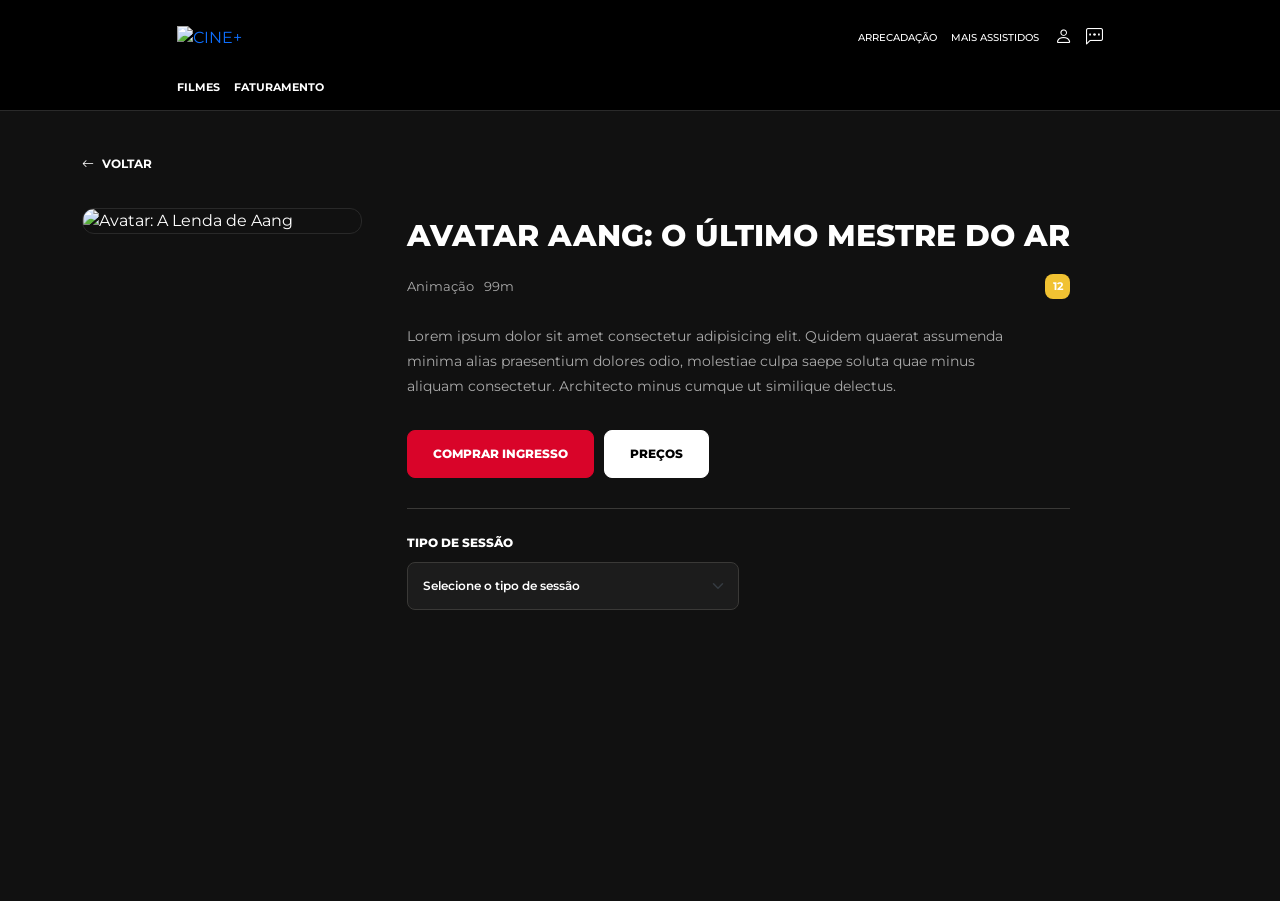
==== atla.html @ fb195208 "FILMES FINALIZADOS" ====
<!DOCTYPE html>
<html lang="pt-BR">

<head>
    <meta charset="UTF-8">
    <meta name="viewport" content="width=device-width, initial-scale=1.0">
    <title>CINE+ | Avatar: A Lenda de Aang</title>
    <link rel="stylesheet" href="https://cdn.jsdelivr.net/npm/bootstrap-icons@1.13.1/font/bootstrap-icons.min.css">
    <link href="https://cdn.jsdelivr.net/npm/bootstrap@5.3.8/dist/css/bootstrap.min.css" rel="stylesheet"
        integrity="sha384-sRIl4kxILFvY47J16cr9ZwB07vP4J8+LH7qKQnuqkuIAvNWLzeN8tE5YBujZqJLB" crossorigin="anonymous">
    <link href="https://fonts.googleapis.com/css2?family=Montserrat:wght@400;500;600;700;800&display=swap"
        rel="stylesheet">
    <link rel="stylesheet" href="style.css">
</head>

<body>

    <header class="cine-header">
        <div class="container header-container">
            <div class="desktop-header d-none d-lg-block">
                <div class="header-top">

                    <a href="index.html" class="logo" aria-label="Página inicial">
                        <img src="img/LOGO (1).png" alt="CINE+">
                    </a>

                    <div class="header-links">

                        <a href="rank.html">ARRECADAÇÃO</a>
                        <a href="rank.html">MAIS ASSISTIDOS</a>


                        <div class="header-icons">



                            <a href="#" class="login">
                                <i class="bi bi-person"></i>

                            </a>

                            <a href="#" aria-label="Atendimento">
                                <i class="bi bi-chat-left-dots"></i>
                            </a>

                        </div>

                    </div>

                </div>

                <nav class="bottom-nav" aria-label="Navegação principal">
                    <a href="index.html">FILMES</a>
                    <a href="faturamento.html">FATURAMENTO</a>

                    
                </nav>

            </div>

            <div class="mobile-header d-flex d-lg-none align-items-center justify-content-between">

                <button class="menu-button" type="button" data-bs-toggle="offcanvas" data-bs-target="#mobileOffcanvas"
                    aria-controls="mobileOffcanvas" aria-label="Abrir menu">

                    <i class="bi bi-list"></i>

                </button>

                <a href="index.html" class="logo" aria-label="Página inicial">
                    <img src="img/LOGO (1).png" alt="CINE+">
                </a>

                <div class="mobile-icons">

                    <a href="#">
                        <i class="bi bi-search"></i>
                    </a>

                    <a href="#">
                        <i class="bi bi-person"></i>
                    </a>

                    <a href="#">
                        <i class="bi bi-chat-left-dots"></i>
                    </a>

                </div>

            </div>

        </div>

    </header>


    <main class="movie-details">

        <div class="container">

            <a href="index.html" class="back-button">
                <i class="bi bi-arrow-left"></i>
                VOLTAR
            </a>

            <div class="movie-details-content">

                <div class="movie-details-image">
                    <img src="img/ATLA.PNG" alt="Avatar: A Lenda de Aang">
                </div>

                <div class="movie-details-info">

                    <h1>AVATAR AANG: O ÚLTIMO MESTRE DO AR</h1>

                    <div class="movie-details-meta">
                        <span>Animação</span>
                        <span>99m</span>
                        <span class="age-rating age-12">12</span>
                    </div>

                    <p>
                        Lorem ipsum dolor sit amet consectetur adipisicing elit. Quidem quaerat assumenda minima alias
                        praesentium dolores odio, molestiae culpa saepe soluta quae minus aliquam consectetur.
                        Architecto minus cumque ut similique delectus.
                    </p>

                    <div class="movie-buttons">

                        <button class="movie-session-button" id="buyTicketButton" type="button" disabled>
                            COMPRAR INGRESSO
                        </button>

                        <button class="movie-price-button" type="button" data-bs-toggle="offcanvas"
                            data-bs-target="#pricesOffcanvas" aria-controls="pricesOffcanvas">
                            PREÇOS
                        </button>

                    </div>

                    <hr class="movie-divider">

                        <div class="session-type">

                            <label for="sessionType">
                                TIPO DE SESSÃO
                            </label>

                            <select class="form-select" id="sessionType">
                                <option selected disabled value="">Selecione o tipo de sessão</option>
                                <option value="2D">2D</option>
                                <option value="3D">3D</option>
                            </select>

                        </div>

                </div>

            </div>

        </div>

    </main>


    <div class="offcanvas offcanvas-start mobile-offcanvas" tabindex="-1" id="mobileOffcanvas"
        aria-labelledby="mobileOffcanvasLabel">

        <div class="offcanvas-header">

            <a href="index.html" class="logo" id="mobileOffcanvasLabel" aria-label="Página inicial">

                <img src="img/LOGO (1).png" alt="CINE+">

            </a>

            <button type="button" class="btn-close btn-close-white" data-bs-dismiss="offcanvas"
                aria-label="Fechar menu">
            </button>

        </div>

        <div class="offcanvas-body">

            <nav class="mobile-nav" aria-label="Navegação mobile">

                <a href="index.html">
                    <i class="bi bi-film"></i>
                    FILMES
                </a>

                <a href="faturamento.html">FATURAMENTO</a>


                <a href="#">
                    <i class="bi bi-ticket-detailed-fill"></i>

                </a>

                <hr>

                <a href="rank.html">ARRECADAÇÃO</a>
                <a href="rank.html">MAIS ASSISTIDOS</a>



            </nav>

        </div>

    </div>

    <div class="offcanvas offcanvas-end prices-offcanvas" tabindex="-1" id="pricesOffcanvas"
        aria-labelledby="pricesOffcanvasLabel">
        <div class="offcanvas-header">

            <h2 id="pricesOffcanvasLabel">
                PREÇOS PARA 23.09.2026
            </h2>

            <button type="button" class="btn-close btn-close-white" data-bs-dismiss="offcanvas" aria-label="Fechar">
            </button>

        </div>

        <div class="offcanvas-body">

            <div class="price-movie">

                <div class="price-movie-poster">
                    <img src="img/ATLA.PNG" alt="Avatar: A Lenda de Aang">
                </div>

                <div class="price-movie-name">
                    AVATAR AANG: O ÚLTIMO MESTRE DO AR
                </div>

            </div>


            <div class="price-category">

                <h3>PROMOCIONAL</h3>

                <p>
                    Ingresso promocional válido conforme as condições
                    disponíveis para a sessão selecionada.
                </p>



            </div>


            <div class="price-divider"></div>


            <div class="price-category">

                <h3>INTEIRA</h3>

                <p>
                    Ingresso com valor integral para espectadores
                    que não possuem direito à meia-entrada.
                </p>



            </div>


            <div class="price-divider"></div>


            <div class="price-category">

                <h3>MEIA-ENTRADA</h3>

                <p>
                    Valor destinado aos espectadores que possuem
                    direito à meia-entrada, conforme a legislação vigente.
                </p>



            </div>


            <div class="price-divider"></div>


            <div class="price-category">

                <h3>IDOSO</h3>

                <p>
                    Condição destinada aos espectadores que atendem
                    aos requisitos previstos para essa categoria.
                </p>



            </div>

        </div>


    </div>



    <script src="https://cdn.jsdelivr.net/npm/bootstrap@5.3.8/dist/js/bootstrap.bundle.min.js"
        integrity="sha384-FKyoEForCGlyvwx9Hj09JcYn3nv7wiPVlz7YYwJrWVcXK/BmnVDxM+D2scQbITxI"
        crossorigin="anonymous"></script>

    <script src="script.js"></script>
</script>

<script>

const sessionType = document.getElementById("sessionType");
const buyTicketButton = document.getElementById("buyTicketButton");

if (sessionType && buyTicketButton) {

    sessionType.addEventListener("change", function () {

        if (this.value !== "") {

            buyTicketButton.disabled = false;

        } else {

            buyTicketButton.disabled = true;

        }

    });

    buyTicketButton.addEventListener("click", function () {

        const filme = document.querySelector(".movie-details-info h1").textContent.trim();

        const poster = document.querySelector(".movie-details-image img").getAttribute("src");

        const tipoSessao = sessionType.value.toUpperCase();

        localStorage.setItem("filmeSelecionado", filme);
        localStorage.setItem("posterSelecionado", poster);
        localStorage.setItem("sessionType", tipoSessao);

        window.location.href = "ingresso.html";

    });

}

</script>
</body>

</html>
---- style.css ----
body {
    margin: 0;
    background-color: #000;
    color: #fff;
    font-family: 'Montserrat', sans-serif;
}

.cine-header {
    background-color: #000;
    color: #fff;
    width: 100%;
    border-bottom: 1px solid #2a2a2a;
}

.header-container {
    max-width: 950px;
}

.desktop-header {
    padding-top: 0;
}

.header-top {
    min-height: 75px;
    display: flex;
    align-items: center;
    justify-content: space-between;
}

.logo {
    display: inline-flex;
    align-items: center;
    text-decoration: none;
}

.logo img {
    display: block;
    width: 150px;
    height: auto;
}

.header-links {
    display: flex;
    align-items: center;
    gap: 14px;
}

.header-links a,
.bottom-nav a {
    position: relative;
    color: #fff;
    text-decoration: none;
}

.header-links a {
    font-size: 10px;
    font-weight: 500;
    white-space: nowrap;
}

.bottom-nav {
    display: flex;
    align-items: center;
    gap: 14px;
    min-height: 35px;
}

.bottom-nav a {
    text-transform: uppercase;
    font-size: 11px;
    font-weight: 700;
    padding-bottom: 10px;
}

.header-links a::after,
.bottom-nav a::after {
    content: "";
    position: absolute;
    left: 0;
    bottom: -5px;
    width: 100%;
    height: 2px;
    background-color: #d90429;
    transform: scaleX(0);
    transform-origin: left;
    transition: transform 0.3s ease;
}

.header-links a:hover::after,
.bottom-nav a:hover::after {
    transform: scaleX(1);
}

.header-icons {
    display: flex;
    align-items: center;
    gap: 13px;
    margin-left: 2px;
}

.header-icons i {
    color: #fff;
    font-size: 17px;
    cursor: pointer;
    transition: color 0.2s ease;
}

.header-icons a:hover i {
    color: #d90429;
}

.login {
    display: flex;
    align-items: center;
    gap: 5px;
    font-size: 12px !important;
    font-weight: 700 !important;
}

.login i {
    font-size: 18px;
}

.mobile-header {
    height: 62px;
    position: relative;
}

.mobile-header .logo {
    position: absolute;
    left: 50%;
    transform: translateX(-50%);
}

.mobile-header .logo img {
    width: 125px;
}

.menu-button {
    border: none;
    background: transparent;
    color: #fff;
    padding: 0;
    font-size: 22px;
    display: flex;
    align-items: center;
    justify-content: center;
}

.menu-button:hover {
    color: #d90429;
}

.mobile-icons {
    display: flex;
    align-items: center;
    gap: 16px;
}

.mobile-icons i {
    color: #fff;
    font-size: 18px;
    cursor: pointer;
    transition: color 0.2s ease;
}

.mobile-icons a:hover i {
    color: #d90429;
}

.mobile-offcanvas {
    background-color: #000;
    color: #fff;
    width: 100% !important;
    height: 100vh !important;
}

.mobile-offcanvas .offcanvas-header {
    border-bottom: 1px solid #2a2a2a;
    padding: 20px;
}

.mobile-offcanvas .offcanvas-body {
    padding: 25px 20px;
}

.mobile-offcanvas .logo img {
    width: 130px;
}

.mobile-nav {
    display: flex;
    flex-direction: column;
    gap: 24px;
}

.mobile-nav a {
    color: #fff;
    text-decoration: none;
    width: fit-content;
    text-transform: uppercase;
    font-size: 13px;
    font-weight: 700;
    transition: color 0.2s ease;
}

.mobile-nav a:hover {
    color: #d90429;
}

.mobile-nav a::after {
    display: none;
}

.mobile-nav hr {
    border-color: #3a3a3a;
    opacity: 1;
    margin: 0;
}

.movies-section {
    background-color: #111;
    color: #fff;
    padding-top: 30px;
    padding-bottom: 45px;
}

.movies-container {
    max-width: 950px;
}

.movies-header {
    display: flex;
    align-items: center;
    justify-content: space-between;
    margin-bottom: 18px;
}

.movies-header h2 {
    margin: 0;
    font-size: 24px;
    font-weight: 800;
    letter-spacing: -0.5px;
}

.carousel-controls {
    display: flex;
    gap: 6px;
}

.carousel-control-custom {
    width: 40px;
    height: 32px;
    border: 1px solid #333;
    border-radius: 7px;
    background-color: #1d1d1d;
    color: #fff;
    display: flex;
    align-items: center;
    justify-content: center;
    transition: background-color 0.2s ease, border-color 0.2s ease;
}

.carousel-control-custom:hover {
    background-color: #d90429;
    border-color: #d90429;
}

.carousel-control-custom i {
    font-size: 16px;
}

.movie-row {
    display: flex;
    flex-wrap: nowrap;
    width: 100%;
    --bs-gutter-x: 12px;
}

.movie-col {
    flex: 0 0 25%;
    max-width: 25%;
    padding-left: 6px;
    padding-right: 6px;
}

.movie-card-data {
    background-color: #1c1c1c;
    border: 1px solid #292929;
    border-radius: 12px;
    overflow: hidden;
    height: 100%;
    cursor: pointer;
    transition: transform 0.2s ease, border-color 0.2s ease;
}

.movie-card-data:hover {
    transform: translateY(-3px);
    border-color: #d90429;
}

.movie-image {
    width: 100%;
    aspect-ratio: 0.69;
    background-color: #fff;
    overflow: hidden;
}

.movie-image img {
    width: 100%;
    height: 100%;
    display: block;
    object-fit: cover;
    object-position: center;
}

.movie-card-data .card-body {
    padding: 15px 15px 14px;
    min-height: 96px;
    display: flex;
    flex-direction: column;
    justify-content: space-between;
}

.movie-card-data .card-title {
    color: #fff;
    font-size: 13px;
    font-weight: 700;
    line-height: 1.3;
    text-transform: uppercase;
    margin: 0 0 13px;
}

.movie-info {
    display: flex;
    align-items: center;
    gap: 6px;
    color: #aaa;
    font-size: 11px;
    position: relative;
    min-height: 25px;
}

.movie-info span:not(.age-rating)+span:not(.age-rating)::before {
    content: "·";
    margin-right: 6px;
    color: #666;
}

.age-rating {
    margin-left: auto;
    width: 25px;
    height: 25px;
    border-radius: 8px;
    display: flex;
    align-items: center;
    justify-content: center;
    color: #fff !important;
    font-size: 11px;
    font-weight: 700;
}

.age-10 {
    background-color: #3b9b5f;
}

.age-12 {
    background-color: #f1c232;
}

.age-14 {
    background-color: #e98532;
}

.age-16 {
    background-color: #bb0b0b;
}

.age-18 {
    background-color: #171717;
}

.movie-indicators {
    position: static;
    margin: 20px 0 0;
    display: flex;
    justify-content: center;
    gap: 5px;
}

.movie-indicators button {
    width: 80px;
    height: 7px;
    margin: 0;
    border: none;
    border-radius: 10px;
    background-color: #555;
    opacity: 1;
    transition: background-color 0.2s ease;
}

.movie-indicators button.active {
    background-color: #d90429;
}

.carousel-item {
    transition: transform 0.6s ease-in-out;
}

.cine-footer {
    background-color: #000;
    color: #fff;
    padding: 35px 0;
    border-top: 1px solid #2a2a2a;
}

.footer-top {
    display: flex;
    justify-content: space-between;
    align-items: center;
    margin-bottom: 45px;
}

.footer-brand p {
    color: #999;
    margin: 0;
    font-size: 12px;
}

.social {
    display: flex;
    align-items: center;
    gap: 10px;
}

.social strong {
    font-size: 13px;
    margin-right: 5px;
}

.social a {
    width: 40px;
    height: 32px;
    border-radius: 10px;
    background-color: #1c1c1c;
    color: #fff;
    display: flex;
    align-items: center;
    justify-content: center;
    text-decoration: none;
    transition: background-color 0.2s ease, color 0.2s ease;
}

.social a:hover {
    background-color: #d90429;
    color: #fff;
}

.footer-links {
    display: grid;
    grid-template-columns: repeat(6, 1fr);
    gap: 25px;
}

.footer-links h5 {
    color: #fff;
    font-size: 14px;
    font-weight: 800;
    margin: 0 0 15px;
}

.footer-links a {
    display: block;
    color: #999;
    text-decoration: none;
    font-size: 13px;
    line-height: 1.5;
    margin-bottom: 15px;
    transition: color 0.2s ease;
}

.footer-links a:hover {
    color: #d90429;
}

.footer-bottom {
    border-top: 1px solid #2a2a2a;
    margin-top: 35px;
    padding-top: 20px;
    color: #777;
    font-size: 10px;
}

.movie-details {
    background-color: #111;
    color: #fff;
    min-height: calc(100vh - 110px);
    padding: 40px 0 70px;
}

.back-button {
    display: inline-flex;
    align-items: center;
    gap: 8px;
    color: #fff;
    text-decoration: none;
    font-size: 12px;
    font-weight: 700;
    margin-bottom: 35px;
    transition: color 0.2s ease;
}

.back-button:hover {
    color: #d90429;
}

.movie-details-content {
    display: flex;
    gap: 45px;
    align-items: flex-start;
}

.movie-details-image {
    width: 280px;
    flex-shrink: 0;
    border-radius: 12px;
    overflow: hidden;
    border: 1px solid #292929;
}

.movie-details-image img {
    width: 100%;
    display: block;
}

.movie-details-info {
    padding-top: 10px;
}

.movie-details-info h1 {
    font-size: 30px;
    font-weight: 800;
    margin-bottom: 20px;
    color: #fff;
}

.movie-details-meta {
    display: flex;
    align-items: center;
    gap: 10px;
    color: #aaa;
    font-size: 13px;
    margin-bottom: 25px;
}

.movie-details-info p {
    max-width: 600px;
    color: #aaa;
    font-size: 14px;
    line-height: 1.8;
    margin-bottom: 30px;
}

.movie-buttons {
    display: flex;
    align-items: center;
    gap: 10px;
}

.movie-session-button,
.movie-price-button {
    border-radius: 8px;
    padding: 14px 25px;
    font-family: 'Montserrat', sans-serif;
    font-size: 12px;
    font-weight: 800;
    cursor: pointer;
    transition: background-color 0.2s ease, color 0.2s ease, border-color 0.2s ease;
}

.movie-session-button {
    background-color: #d90429;
    color: #fff;
    border: 1px solid #d90429;
}

.movie-session-button:hover {
    background-color: #a8001f;
    border-color: #a8001f;
}

.movie-price-button {
    background-color: #fff;
    color: #000;
    border: 1px solid #fff;
}

.movie-price-button:hover {
    background-color: #ddd;
    border-color: #ddd;
}

.movie-divider {
    border: 0;
    border-top: 1px solid #3a3937;
    opacity: 1;
    margin: 30px 0 25px;
}

.session-type {
    width: 100%;
}

.session-type label {
    display: block;
    margin-bottom: 10px;
    color: #fff;
    font-size: 12px;
    font-weight: 800;
    text-transform: uppercase;
}

.session-type .form-select {
    width: 50%;
    height: 48px;
    background-color: #1c1c1c;
    border: 1px solid #3a3937;
    border-radius: 8px;
    color: #fff;
    font-family: 'Montserrat', sans-serif;
    font-size: 12px;
    font-weight: 600;
    padding: 0 15px;
}

.session-type .form-select:focus {
    border-color: #d90429;
    box-shadow: 0 0 0 0.15rem rgba(217, 4, 41, 0.2);
}

.session-type .form-select option {
    background-color: #1c1c1c;
    color: #fff;
}

.prices-offcanvas {
    width: 480px !important;
    background-color: #000;
    color: #fff;
}

.prices-offcanvas .offcanvas-header {
    padding: 25px;
    border-bottom: 1px solid #2a2a2a;
}

.prices-offcanvas .offcanvas-header h2 {
    margin: 0;
    font-size: 18px;
    font-weight: 800;
}

.prices-offcanvas .offcanvas-body {
    padding: 25px;
}

.price-movie {
    display: flex;
    align-items: center;
    gap: 15px;
    margin-bottom: 35px;
}

.price-movie-poster {
    width: 55px;
    height: 75px;
    flex-shrink: 0;
    border-radius: 6px;
    overflow: hidden;
    border: 1px solid #333;
}

.price-movie-poster img {
    width: 100%;
    height: 100%;
    object-fit: cover;
}

.price-movie-name {
    font-size: 13px;
    font-weight: 800;
    line-height: 1.4;
}

.price-category h3 {
    margin: 0 0 10px;
    font-size: 14px;
    font-weight: 800;
    color: #fff;
}

.price-category p {
    margin: 0;
    color: #aaa;
    font-size: 12px;
    line-height: 1.6;
}

.price-value {
    margin-top: 15px;
    font-size: 13px;
    font-weight: 700;
    color: #d90429;
}

.price-divider {
    height: 1px;
    background-color: #2a2a2a;
    margin: 25px 0;
}

@media (max-width: 767.98px) {
    .movie-details {
        padding: 25px 0 50px;
    }

    .movie-details-content {
        flex-direction: column;
        gap: 25px;
    }

    .movie-details-image {
        width: 100%;
        max-width: 280px;
        margin: 0 auto;
    }

    .movie-details-info h1 {
        font-size: 23px;
    }

    .movie-details-info p {
        font-size: 13px;
    }

    .movie-session-button {
        width: 100%;
    }

    .session-type .form-select {
        width: 100%;
    }

    .footer-links {
        grid-template-columns: repeat(3, 1fr);
    }
}

@media (max-width: 600px) {
    .prices-offcanvas {
        width: 100% !important;
        height: 100vh !important;
    }

    .movie-buttons {
        width: 100%;
    }

    .movie-session-button,
    .movie-price-button {
        flex: 1;
    }
}

@media (max-width: 575.98px) {
    .header-container {
        max-width: 100%;
        padding-left: 15px;
        padding-right: 15px;
    }

    .movies-section {
        padding-top: 20px;
        padding-bottom: 35px;
    }

    .movies-container {
        max-width: 100%;
        padding-left: 15px;
        padding-right: 15px;
    }

    .movie-row {
        --bs-gutter-x: 10px;
    }

    .movie-col {
        flex: 0 0 100%;
        max-width: 100%;
        padding-left: 5px;
        padding-right: 5px;
    }

    .movie-image {
        aspect-ratio: 0.72;
    }

    .movies-header h2 {
        font-size: 19px;
    }

    .carousel-control-custom {
        width: 36px;
        height: 30px;
    }

    .movie-card-data .card-body {
        padding: 12px;
        min-height: 90px;
    }

    .movie-card-data .card-title {
        font-size: 11px;
    }

    .movie-info {
        font-size: 10px;
    }

    .age-rating {
        width: 23px;
        height: 23px;
        border-radius: 7px;
        font-size: 10px;
    }

    .movie-indicators button {
        width: 55px;
        height: 6px;
    }

    .mobile-header .logo img {
        width: 115px;
    }

    .footer-top {
        flex-direction: column;
        align-items: flex-start;
        gap: 25px;
    }

    .footer-links {
        grid-template-columns: repeat(2, 1fr);
        gap: 25px 15px;
    }

    .footer-links h5 {
        font-size: 12px;
    }

    .footer-links a {
        font-size: 11px;
    }
}

@media (min-width: 576px) and (max-width: 991.98px) {
    .header-container {
        max-width: 100%;
        padding-left: 15px;
        padding-right: 15px;
    }

    .movies-section {
        padding-top: 25px;
    }

    .movies-container {
        max-width: 100%;
        padding-left: 15px;
        padding-right: 15px;
    }

    .movie-row {
        --bs-gutter-x: 12px;
    }

    .movie-col {
        flex: 0 0 50%;
        max-width: 50%;
        padding-left: 6px;
        padding-right: 6px;
    }

    .movie-card-data .card-title {
        font-size: 12px;
    }

    .movie-image {
        aspect-ratio: 0.72;
    }
}

@media (min-width: 992px) {
    .movie-col {
        flex: 0 0 25%;
        max-width: 25%;
    }
}

@media (min-width: 1800px) {
    .movie-col {
        flex: 0 0 50%;
        max-width: 50%;
    }
}

.ranking-page {
    background-color: #11100f;
    color: white;
    min-height: calc(100vh - 110px);
    padding: 55px 0 70px;
}

.ranking-container {
    max-width: 950px;
}

.ranking-page-header {
    margin-bottom: 40px;
}

.ranking-mini-title {
    display: block;
    color: #d90429;
    font-size: 11px;
    font-weight: 800;
    letter-spacing: 2px;
    margin-bottom: 8px;
}

.ranking-page-header h1 {
    margin: 0 0 15px;
    font-size: 30px;
    font-weight: 800;
    letter-spacing: -0.5px;
}

.ranking-page-header h1 i {
    color: #d90429;
    margin-right: 8px;
}

.ranking-page-header p {
    max-width: 650px;
    margin: 0;
    color: #aaa;
    font-size: 13px;
    line-height: 1.7;
}

.ranking-add-section {
    background-color: #1c1c1c;
    border: 1px solid #292827;
    border-radius: 12px;
    padding: 30px;
    margin-bottom: 45px;
}

.ranking-section-title {
    margin-bottom: 25px;
}

.ranking-section-title > span {
    display: block;
    color: #d90429;
    font-size: 10px;
    font-weight: 800;
    letter-spacing: 2px;
    margin-bottom: 8px;
}

.ranking-section-title h2 {
    margin: 0;
    font-size: 22px;
    font-weight: 800;
}

.ranking-section-title h2 i {
    color: #d90429;
    margin-right: 7px;
}

.ranking-form {
    display: grid;
    grid-template-columns: 1fr 160px auto;
    gap: 12px;
    align-items: end;
}

.ranking-input-group {
    display: flex;
    flex-direction: column;
    gap: 8px;
}

.ranking-input-group label {
    color: #aaa;
    font-size: 10px;
    font-weight: 800;
    letter-spacing: 1px;
    text-transform: uppercase;
}

.ranking-input-group label i {
    color: #d90429;
    margin-right: 5px;
}

.ranking-input-group input {
    width: 100%;
    height: 48px;
    padding: 0 14px;
    background-color: #11100f;
    border: 1px solid #3a3937;
    border-radius: 8px;
    outline: none;
    color: white;
    font-family: 'Montserrat', sans-serif;
    font-size: 12px;
}

.ranking-input-group input::placeholder {
    color: #777;
}

.ranking-input-group input:focus {
    border-color: #d90429;
    box-shadow: none;
}

.ranking-add-button {
    height: 48px;
    padding: 0 22px;
    border: none;
    border-radius: 8px;
    background-color: #d90429;
    color: white;
    font-family: 'Montserrat', sans-serif;
    font-size: 11px;
    font-weight: 800;
    cursor: pointer;
    transition: background-color 0.2s ease;
}

.ranking-add-button:hover {
    background-color: #a8001f;
}

.ranking-header {
    display: flex;
    align-items: center;
    justify-content: space-between;
    margin-bottom: 20px;
}

.ranking-header h2 {
    margin: 0;
    font-size: 24px;
    font-weight: 800;
}

.ranking-header h2 i {
    color: #d90429;
    margin-right: 7px;
}

.ranking-count {
    display: flex;
    align-items: center;
    gap: 8px;
    padding-left: 20px;
    border-left: 1px solid #3a3937;
}

.ranking-count strong {
    color: #d90429;
    font-size: 28px;
    font-weight: 800;
}

.ranking-count small {
    color: #777;
    font-size: 9px;
    font-weight: 700;
    letter-spacing: 1px;
}

.ranking-list-section {
    padding-bottom: 20px;
}

.ranking-list-section #listaFilmes {
    display: flex;
    flex-direction: column;
    gap: 10px;
}

.ranking-list-section .filme {
    display: flex;
    align-items: center;
    gap: 18px;
    min-height: 82px;
    padding: 15px 18px;
    background-color: #1c1c1c;
    border: 1px solid #292827;
    border-radius: 10px;
    position: relative;
    transition: border-color 0.2s ease, transform 0.2s ease;
}

.ranking-list-section .filme:hover {
    border-color: #d90429;
    transform: translateX(4px);
}

.ranking-list-section .posicao {
    width: 45px;
    flex-shrink: 0;
    color: #555;
    font-size: 22px;
    font-weight: 800;
    text-align: center;
}

.ranking-list-section .filme:first-child .posicao {
    color: #d90429;
}

.ranking-list-section .info {
    flex: 1;
    min-width: 0;
}

.ranking-list-section .info h3 {
    margin: 0 0 5px;
    color: white;
    font-size: 14px;
    font-weight: 800;
    text-transform: uppercase;
}

.ranking-list-section .info p {
    margin: 0;
    color: #777;
    font-size: 10px;
}

.ranking-list-section .info p i {
    margin-right: 4px;
}

.ranking-list-section .nota {
    display: flex;
    align-items: center;
    gap: 5px;
    padding: 8px 12px;
    border-radius: 7px;
    background-color: white;
    color: #11100f;
    font-size: 12px;
    font-weight: 800;
}

.ranking-list-section .nota i {
    color: #d90429;
    font-size: 10px;
}

.ranking-list-section .excluir {
    width: 36px;
    height: 36px;
    padding: 0;
    border: 1px solid #3a3937;
    border-radius: 7px;
    background-color: transparent;
    color: #777;
    display: flex;
    align-items: center;
    justify-content: center;
    cursor: pointer;
    transition: 0.2s ease;
}

.ranking-list-section .excluir:hover {
    border-color: #d90429;
    background-color: #d90429;
    color: white;
}

.ranking-empty {
    padding: 65px 20px;
    border: 1px dashed #3a3937;
    border-radius: 10px;
    text-align: center;
}

.ranking-empty i {
    color: #444;
    font-size: 45px;
}

.ranking-empty h3 {
    margin: 15px 0 8px;
    color: white;
    font-size: 16px;
    font-weight: 800;
}

.ranking-empty p {
    margin: 0;
    color: #777;
    font-size: 12px;
}

@media (max-width: 991.98px) {

    .ranking-page {
        padding-top: 40px;
    }

    .ranking-container {
        max-width: 100%;
    }

}

@media (max-width: 767.98px) {

    .ranking-page {
        padding: 30px 0 50px;
    }

    .ranking-page-header h1 {
        font-size: 24px;
    }

    .ranking-page-header p {
        font-size: 12px;
    }

    .ranking-add-section {
        padding: 20px;
        border-radius: 10px;
    }

    .ranking-form {
        grid-template-columns: 1fr;
    }

    .ranking-add-button {
        width: 100%;
    }

    .ranking-header h2 {
        font-size: 20px;
    }

    .ranking-count {
        padding-left: 12px;
    }

    .ranking-count strong {
        font-size: 23px;
    }

    .ranking-list-section .filme {
        gap: 12px;
        padding: 14px;
    }

    .ranking-list-section .posicao {
        width: 32px;
        font-size: 18px;
    }

    .ranking-list-section .info h3 {
        font-size: 12px;
    }

    .ranking-list-section .info p {
        font-size: 9px;
    }

    .ranking-list-section .nota {
        padding: 7px 9px;
        font-size: 11px;
    }

    .ranking-list-section .excluir {
        width: 32px;
        height: 32px;
    }

}

@media (max-width: 480px) {

    .ranking-page-header h1 {
        font-size: 21px;
    }

    .ranking-header {
        align-items: flex-end;
    }

    .ranking-count {
        flex-direction: column;
        align-items: flex-end;
        gap: 0;
    }

    .ranking-list-section .filme {
        flex-wrap: wrap;
    }

    .ranking-list-section .info {
        flex: 1 1 calc(100% - 55px);
    }

    .ranking-list-section .nota {
        margin-left: 44px;
    }

    .ranking-list-section .excluir {
        margin-left: auto;
    }

}

.faturamento-page {
    background-color: #11100f;
    color: #fff;
    min-height: calc(100vh - 110px);
    padding: 55px 0 70px;
}

.faturamento-container {
    max-width: 950px;
}

.faturamento-header {
    margin-bottom: 35px;
}

.faturamento-mini-title {
    display: block;
    color: #d90429;
    font-size: 11px;
    font-weight: 800;
    letter-spacing: 2px;
    margin-bottom: 8px;
}

.faturamento-header h1 {
    margin: 0 0 15px;
    font-size: 30px;
    font-weight: 800;
}

.faturamento-header h1 i {
    color: #d90429;
    margin-right: 8px;
}

.faturamento-header p {
    max-width: 650px;
    margin: 0;
    color: #aaa;
    font-size: 13px;
    line-height: 1.7;
}

.faturamento-resumo {
    display: grid;
    grid-template-columns: repeat(3, 1fr);
    gap: 15px;
    margin-bottom: 35px;
}

.faturamento-card {
    display: flex;
    align-items: center;
    gap: 15px;
    min-height: 105px;
    padding: 20px;
    background-color: #1c1c1c;
    border: 1px solid #292827;
    border-radius: 12px;
}

.faturamento-card-icon {
    width: 50px;
    height: 50px;
    flex-shrink: 0;
    border-radius: 10px;
    background-color: #d90429;
    color: #fff;
    display: flex;
    align-items: center;
    justify-content: center;
}

.faturamento-card-icon i {
    font-size: 21px;
}

.faturamento-card span {
    display: block;
    margin-bottom: 6px;
    color: #777;
    font-size: 9px;
    font-weight: 800;
    letter-spacing: 1px;
}

.faturamento-card strong {
    display: block;
    color: #fff;
    font-size: 20px;
    font-weight: 800;
}


.faturamento-form-section {
    background-color: #1c1c1c;
    border: 1px solid #292827;
    border-radius: 12px;
    padding: 30px;
    margin-bottom: 20px;
}

.faturamento-section-title {
    margin-bottom: 25px;
}

.faturamento-section-title > span {
    display: block;
    color: #d90429;
    font-size: 10px;
    font-weight: 800;
    letter-spacing: 2px;
    margin-bottom: 8px;
}

.faturamento-section-title h2 {
    margin: 0;
    font-size: 22px;
    font-weight: 800;
}

.faturamento-section-title h2 i {
    color: #d90429;
    margin-right: 7px;
}

.faturamento-form {
    display: grid;
    grid-template-columns: 1.5fr 1fr 1fr auto;
    gap: 12px;
    align-items: end;
}

.faturamento-input-group {
    display: flex;
    flex-direction: column;
    gap: 8px;
}

.faturamento-input-group label {
    color: #aaa;
    font-size: 10px;
    font-weight: 800;
    letter-spacing: 1px;
}

.faturamento-input-group label i {
    color: #d90429;
    margin-right: 5px;
}

.faturamento-input-group input,
.faturamento-input-group select {
    width: 100%;
    height: 48px;
    padding: 0 14px;
    background-color: #11100f;
    border: 1px solid #3a3937;
    border-radius: 8px;
    outline: none;
    color: #fff;
    font-family: 'Montserrat', sans-serif;
    font-size: 12px;
}

.faturamento-input-group input::placeholder {
    color: #777;
}

.faturamento-input-group input:focus,
.faturamento-input-group select:focus {
    border-color: #d90429;
    box-shadow: 0 0 0 0.15rem rgba(217, 4, 41, 0.15);
}
.faturamento-input-group select {
    cursor: pointer;
}

.faturamento-input-group select option {
    background-color: #11100f;
    color: #fff;
}

.faturamento-input-group select:invalid {
    color: #777;
}

.faturamento-input-group select option:not(:disabled) {
    color: #fff;
}

.faturamento-add-button {
    height: 48px;
    padding: 0 20px;
    border: none;
    border-radius: 8px;
    background-color: #d90429;
    color: #fff;
    font-family: 'Montserrat', sans-serif;
    font-size: 11px;
    font-weight: 800;
    cursor: pointer;
    white-space: nowrap;
    transition: background-color 0.2s ease;
}

.faturamento-add-button:hover {
    background-color: #a8001f;
}


.resultado-faturamento {
    display: flex;
    align-items: center;
    gap: 15px;
    padding: 20px 25px;
    margin-bottom: 35px;
    background-color: #161616;
    border: 1px solid #292827;
    border-left: 4px solid #d90429;
    border-radius: 10px;
}

.resultado-icon {
    width: 45px;
    height: 45px;
    border-radius: 9px;
    background-color: #d90429;
    display: flex;
    align-items: center;
    justify-content: center;
}

.resultado-icon i {
    font-size: 20px;
}

.resultado-faturamento span {
    display: block;
    color: #777;
    font-size: 9px;
    font-weight: 800;
    letter-spacing: 1px;
    margin-bottom: 4px;
}

.resultado-faturamento strong {
    color: #fff;
    font-size: 22px;
    font-weight: 800;
}

.lista-faturamento {
    margin-top: 10px;
}

.lista-faturamento-header {
    display: flex;
    align-items: flex-end;
    justify-content: space-between;
    margin-bottom: 20px;
}

.lista-faturamento-header > div > span {
    display: block;
    color: #d90429;
    font-size: 10px;
    font-weight: 800;
    letter-spacing: 2px;
    margin-bottom: 7px;
}

.lista-faturamento-header h2 {
    margin: 0;
    font-size: 22px;
    font-weight: 800;
}

.lista-faturamento-header h2 i {
    color: #d90429;
    margin-right: 7px;
}

.limpar-button {
    height: 38px;
    padding: 0 14px;
    border: 1px solid #3a3937;
    border-radius: 7px;
    background-color: transparent;
    color: #777;
    font-family: 'Montserrat', sans-serif;
    font-size: 9px;
    font-weight: 800;
    cursor: pointer;
    transition: 0.2s ease;
}

.limpar-button:hover {
    border-color: #d90429;
    background-color: #d90429;
    color: #fff;
}


.tabela-wrapper {
    width: 100%;
    overflow-x: auto;
    border: 1px solid #292827;
    border-radius: 10px;
}

.tabela-faturamento {
    width: 100%;
    min-width: 700px;
    border-collapse: collapse;
    background-color: #1c1c1c;
}

.tabela-faturamento thead {
    background-color: #151515;
}

.tabela-faturamento th {
    padding: 15px;
    color: #777;
    font-size: 9px;
    font-weight: 800;
    letter-spacing: 1px;
    text-align: left;
    border-bottom: 1px solid #292827;
}

.tabela-faturamento td {
    padding: 15px;
    color: #aaa;
    font-size: 11px;
    border-bottom: 1px solid #292827;
}

.tabela-faturamento tbody tr:last-child td {
    border-bottom: none;
}

.tabela-faturamento tbody tr {
    transition: background-color 0.2s ease;
}

.tabela-faturamento tbody tr:hover:not(.tabela-vazia) {
    background-color: #222;
}

.tabela-faturamento td:first-child {
    color: #555;
    font-weight: 800;
}

.tabela-faturamento td:nth-child(2) {
    color: #fff;
    font-weight: 800;
    text-transform: uppercase;
}

.valor-faturamento {
    color: #d90429 !important;
    font-weight: 800 !important;
}

.excluir-faturamento {
    width: 34px;
    height: 34px;
    padding: 0;
    border: 1px solid #3a3937;
    border-radius: 7px;
    background-color: transparent;
    color: #777;
    display: flex;
    align-items: center;
    justify-content: center;
    cursor: pointer;
    transition: 0.2s ease;
}

.excluir-faturamento:hover {
    border-color: #d90429;
    background-color: #d90429;
    color: #fff;
}

.tabela-vazia td {
    padding: 60px 20px !important;
    text-align: center;
}

.tabela-vazia i {
    display: block;
    margin-bottom: 12px;
    color: #444;
    font-size: 40px;
}

.tabela-vazia strong {
    display: block;
    margin-bottom: 5px;
    color: #fff;
    font-size: 14px;
}

.tabela-vazia span {
    color: #777;
    font-size: 11px;
}

@media (max-width: 991.98px) {

    .faturamento-container {
        max-width: 100%;
    }

    .faturamento-form {
        grid-template-columns: 1fr 1fr;
    }

    .faturamento-add-button {
        width: 100%;
    }

}


@media (max-width: 767.98px) {

    .faturamento-page {
        padding: 35px 0 50px;
    }

    .faturamento-header h1 {
        font-size: 25px;
    }

    .faturamento-header p {
        font-size: 12px;
    }

    .faturamento-resumo {
        grid-template-columns: 1fr;
    }

    .faturamento-card {
        min-height: 90px;
    }

    .faturamento-form-section {
        padding: 20px;
    }

    .faturamento-section-title h2 {
        font-size: 19px;
    }

    .faturamento-form {
        grid-template-columns: 1fr;
    }

    .lista-faturamento-header {
        align-items: flex-start;
        gap: 15px;
        flex-direction: column;
    }

}


@media (max-width: 480px) {

    .faturamento-page {
        padding-top: 25px;
    }

    .faturamento-header h1 {
        font-size: 22px;
    }

    .faturamento-card strong {
        font-size: 18px;
    }

    .resultado-faturamento {
        padding: 18px;
    }

    .resultado-faturamento strong {
        font-size: 19px;
    }

}
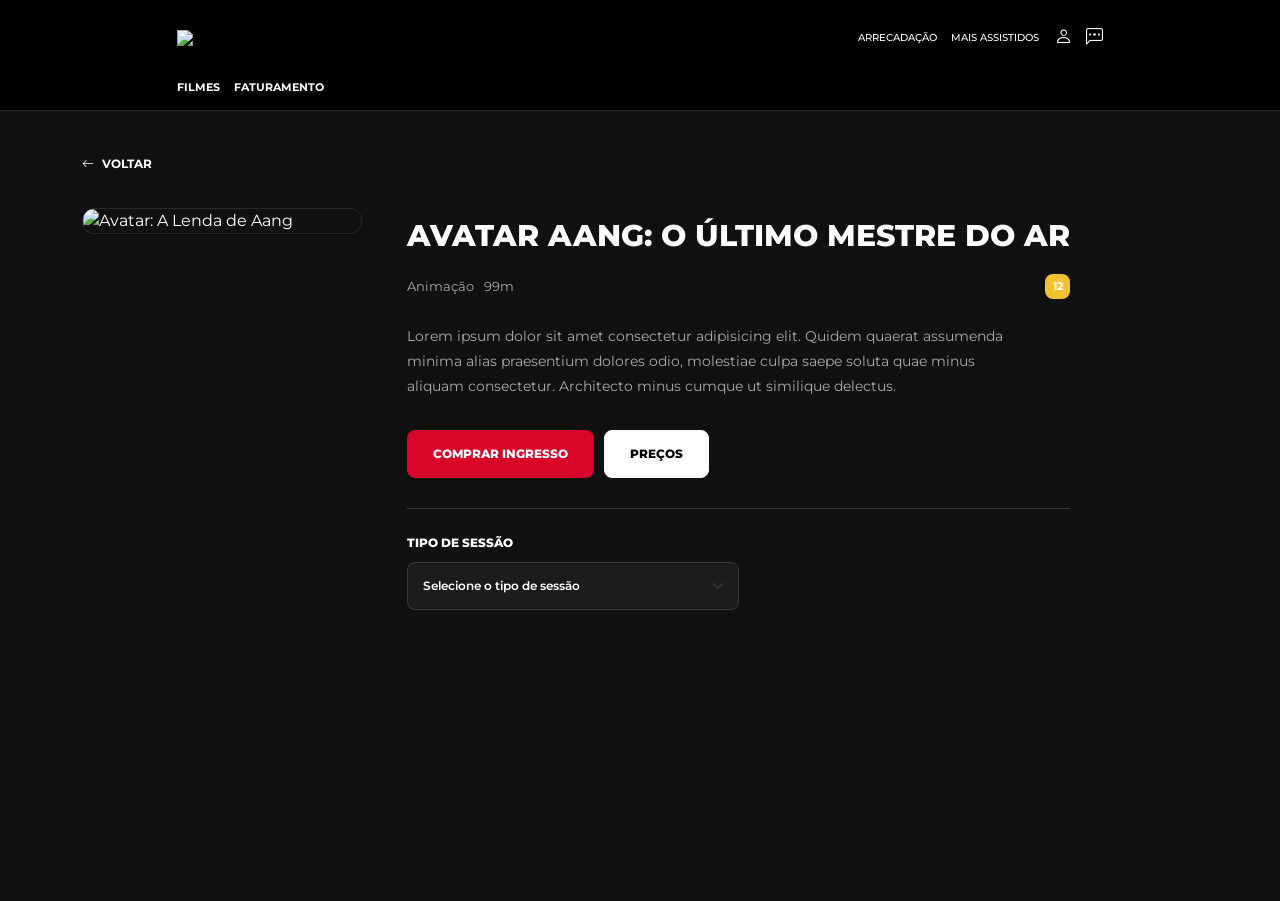
==== commit e940c3d4: "BOTÃO DE PERFIL NÃO FUNCIONAVA - CONSERTADO" ====
--- a/atla.html
+++ b/atla.html
@@ -21,7 +21,7 @@
                 <div class="header-top">
 
                     <a href="index.html" class="logo" aria-label="Página inicial">
-                        <img src="img/LOGO (1).png" alt="CINE+">
+                        <img src="img/LOGO (1).png" >
                     </a>
 
                     <div class="header-links">
@@ -34,7 +34,7 @@
 
 
 
-                            <a href="#" class="login">
+                            <a href="perfil.html" class="login">
                                 <i class="bi bi-person"></i>
 
                             </a>
@@ -68,7 +68,7 @@
                 </button>
 
                 <a href="index.html" class="logo" aria-label="Página inicial">
-                    <img src="img/LOGO (1).png" alt="CINE+">
+                    <img src="img/LOGO (1).png" >
                 </a>
 
                 <div class="mobile-icons">
@@ -77,7 +77,7 @@
                         <i class="bi bi-search"></i>
                     </a>
 
-                    <a href="#">
+                    <a href="perfil.html">
                         <i class="bi bi-person"></i>
                     </a>
 
@@ -170,7 +170,7 @@
 
             <a href="index.html" class="logo" id="mobileOffcanvasLabel" aria-label="Página inicial">
 
-                <img src="img/LOGO (1).png" alt="CINE+">
+                <img src="img/LOGO (1).png" >
 
             </a>
 
